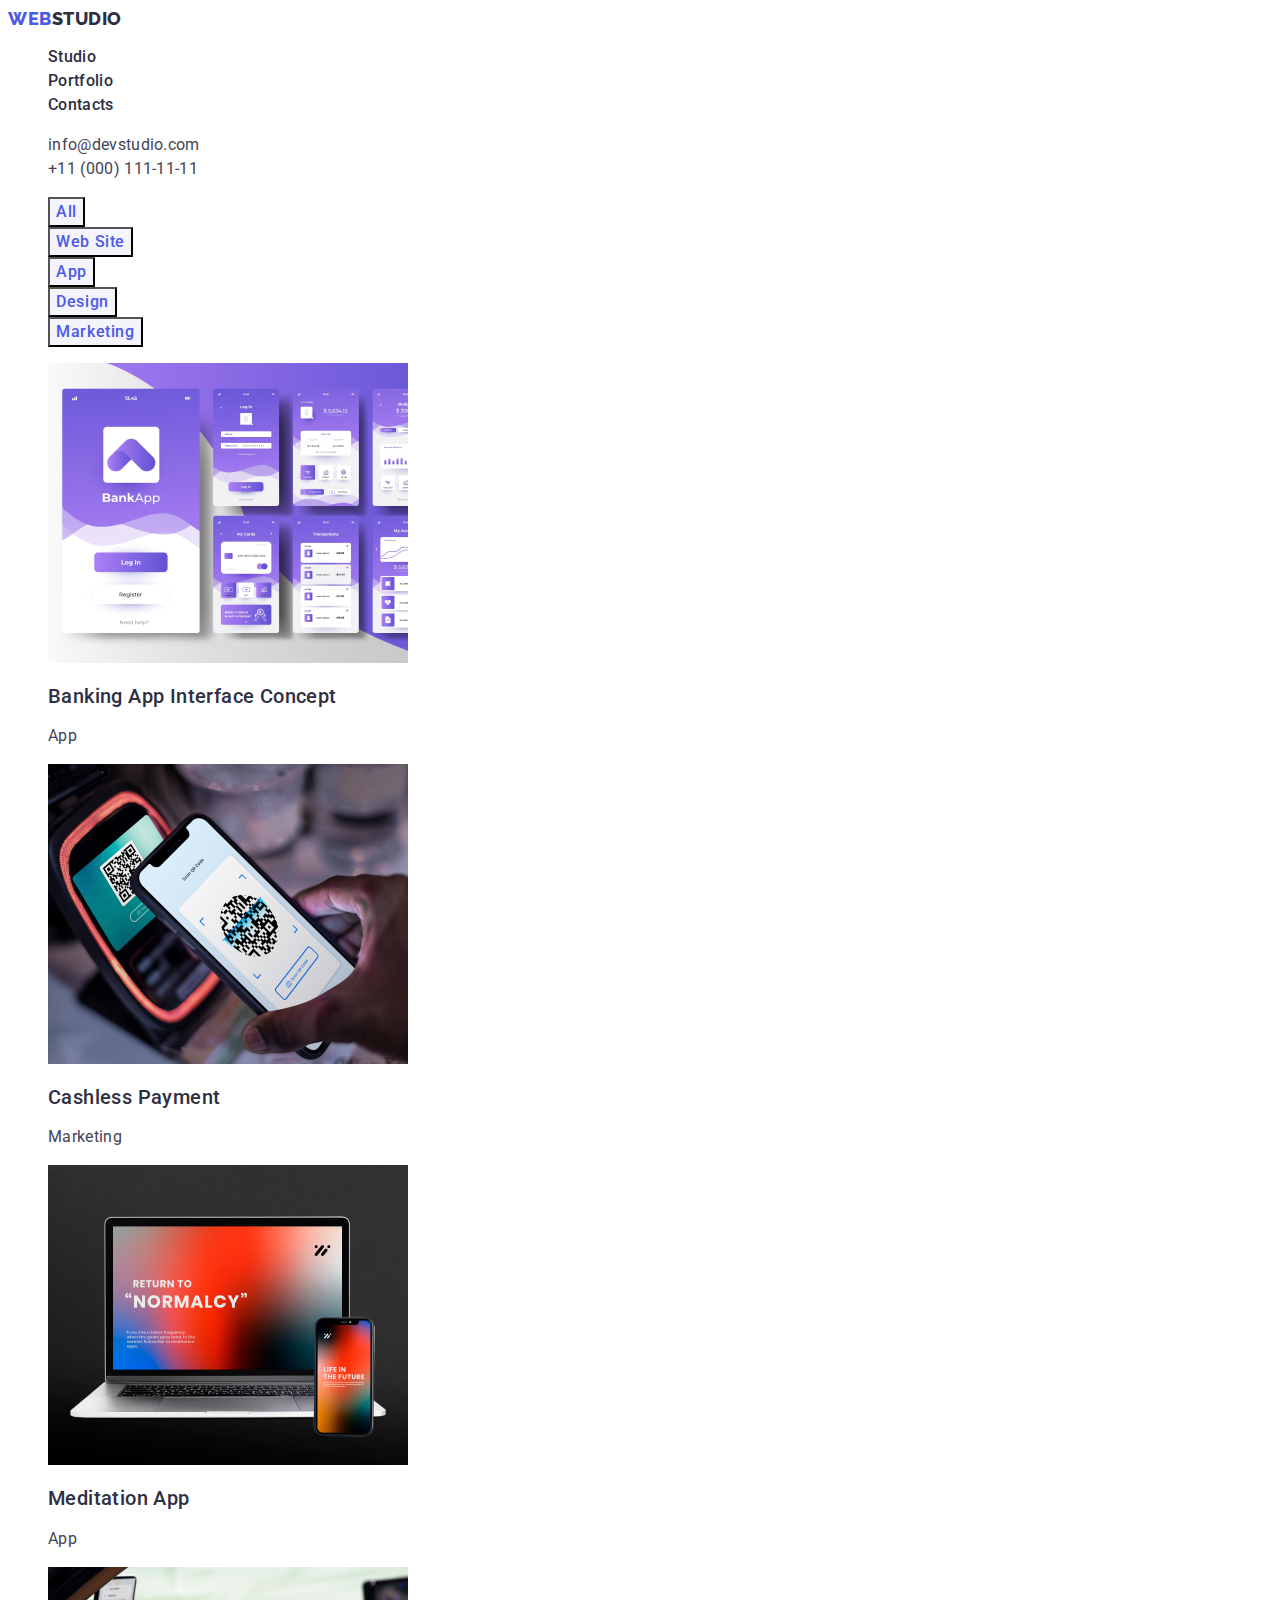
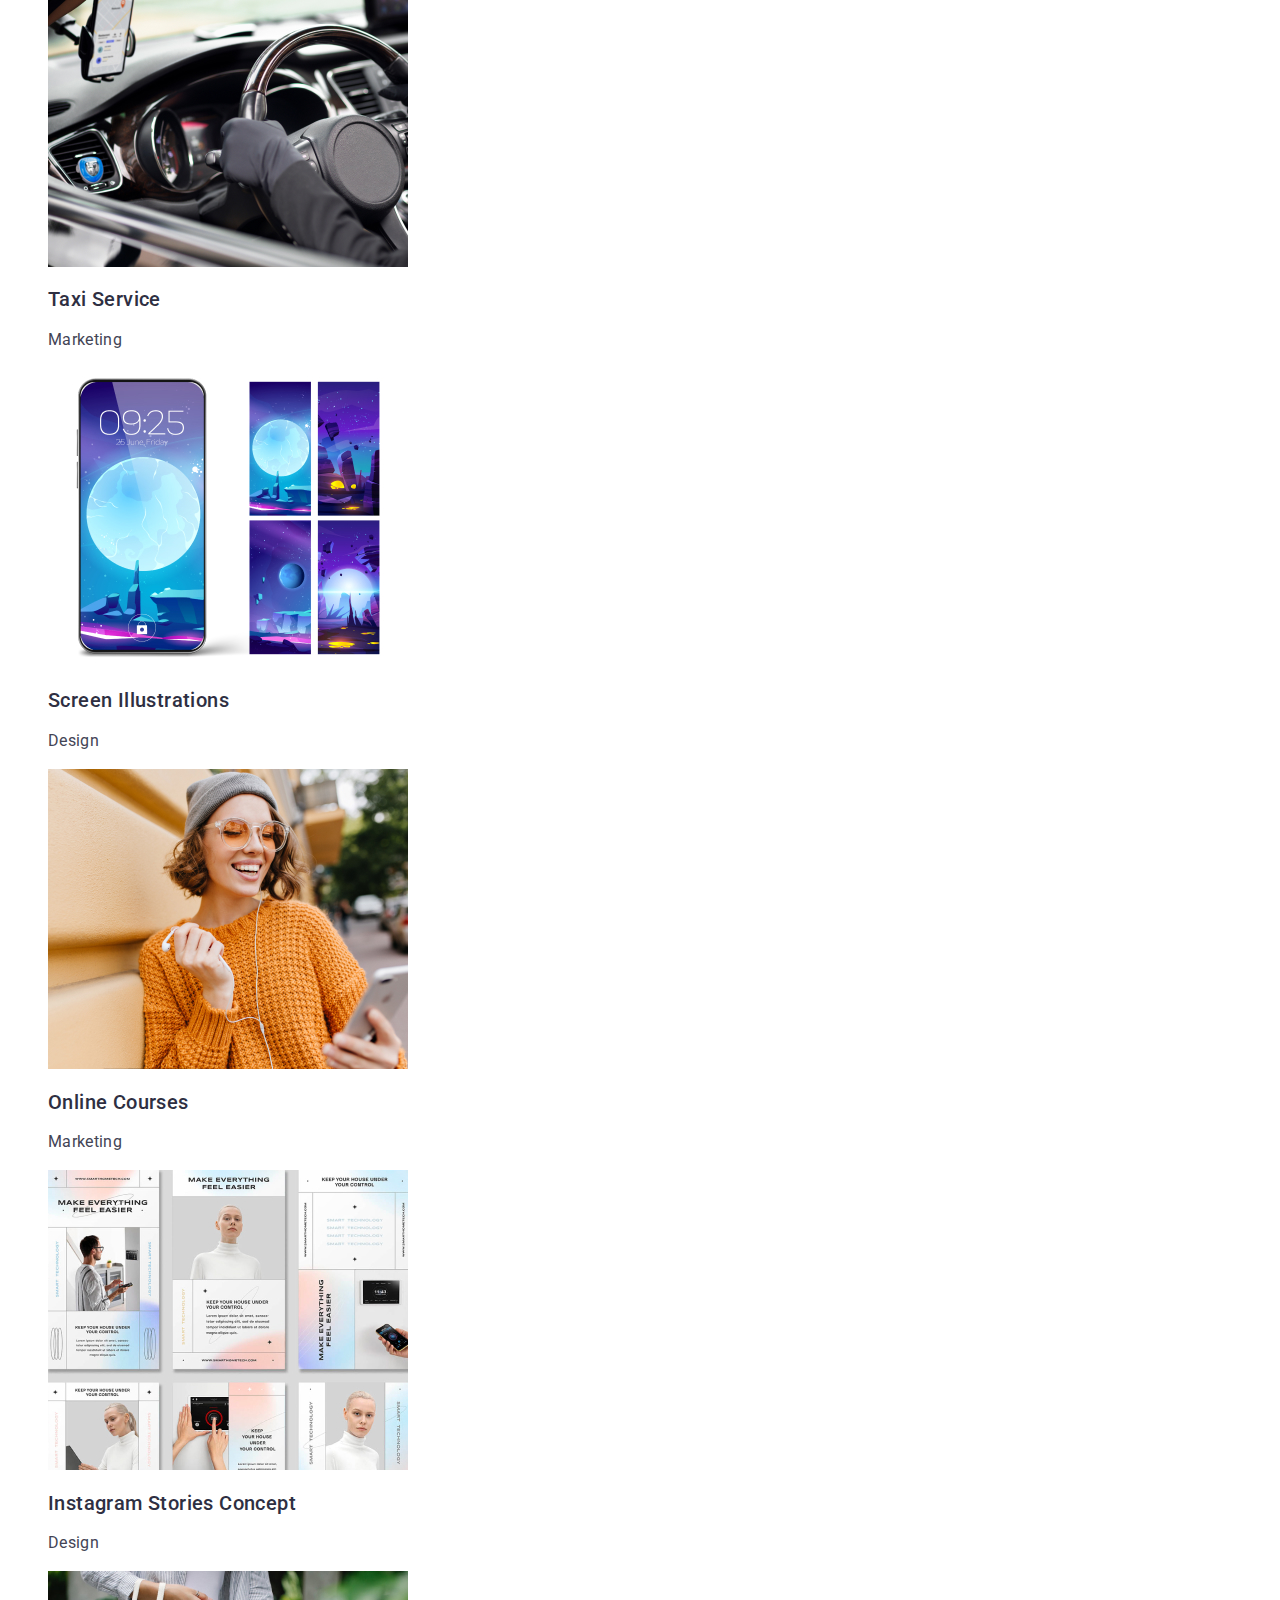
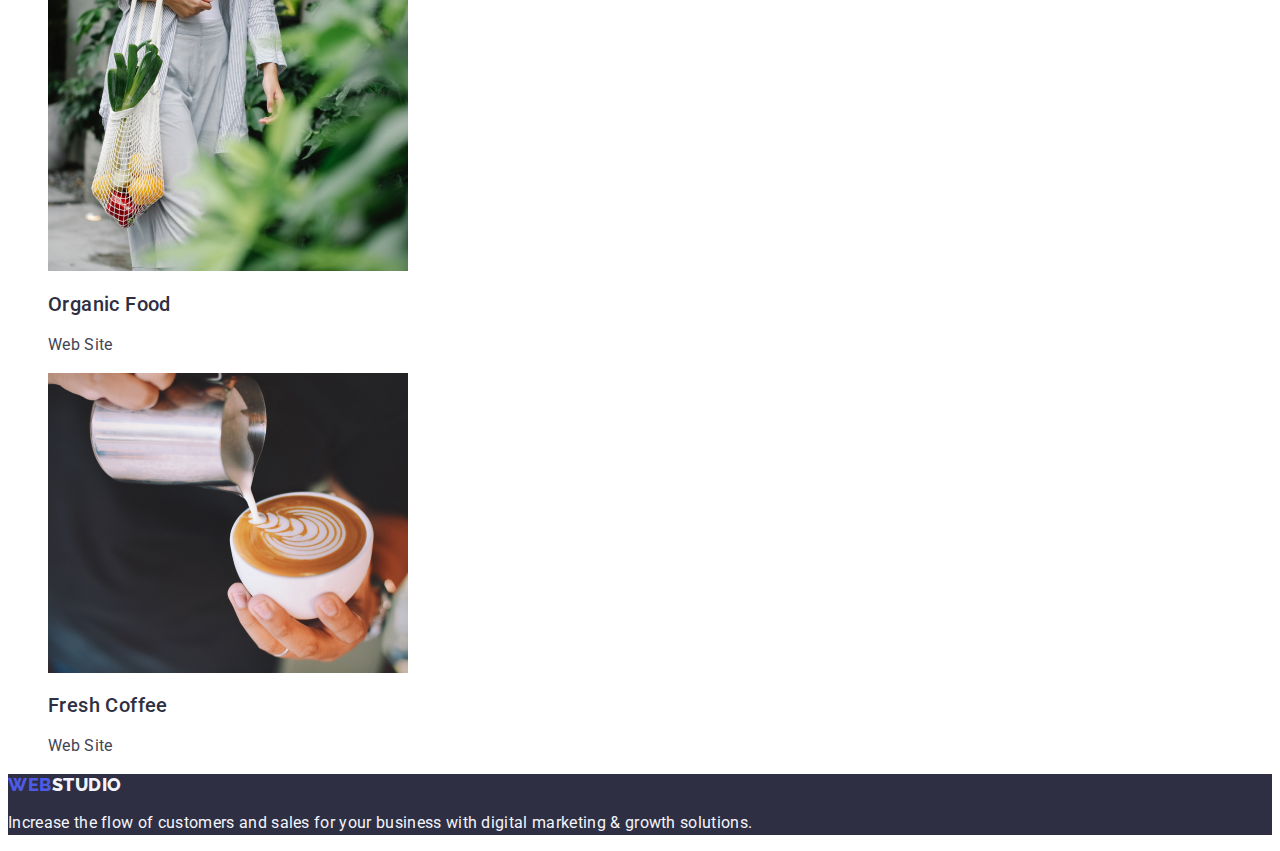
==== portfolio.html @ 80766106 "added previous files" ====
<!DOCTYPE html>
<html lang="en">
  <head>
    <meta charset="UTF-8" />
    <meta http-equiv="X-UA-Compatible" content="IE=edge" />
    <meta name="viewport" content="width=device-width, initial-scale=1.0" />
    <title>WebStudio</title>
    <link rel="preconnect" href="https://fonts.googleapis.com" />
    <link rel="preconnect" href="https://fonts.gstatic.com" crossorigin />
    <link
      href="https://fonts.googleapis.com/css2?family=Raleway:wght@800&family=Roboto:wght@400;500;700;900&display=swap"
      rel="stylesheet"
    />

    <link rel="stylesheet" href="./css/styles.css" />
  </head>
  <body>
    <header class="page-header">
      <nav class="page-nav">
        <a class="logo link" href="./index.html"
          >Web<span class="nav-logo">Studio</span></a
        >
        <ul class="menu list">
          <li class="menu-item">
            <a class="menu-link link" href="./index.html">Studio</a>
          </li>
          <li class="menu-item">
            <a class="menu-link link" href="./portfolio.html">Portfolio</a>
          </li>
          <li class="menu-item">
            <a class="menu-link link" href="">Contacts</a>
          </li>
        </ul>
      </nav>
      <address class="page-address">
        <ul class="address-list list">
          <li class="address-list-item">
            <a class="address-link link" href="mailto:info@devstudio.com"
              >info@devstudio.com</a
            >
          </li>
          <li class="address-list-item">
            <a class="address-link link" href="tel:+110001111111"
              >+11 (000) 111-11-11</a
            >
          </li>
        </ul>
      </address>
    </header>
    <main>
      <section class="filter-nav">
        <h1 class="filter-heading" hidden>Filter</h1>
        <ul class="filter-nav-list list">
          <li class="filter-nav-list-item">
            <button class="filter-nav-button" type="button">All</button>
          </li>
          <li class="filter-nav-list-item">
            <button class="filter-nav-button" type="button">Web Site</button>
          </li>
          <li class="filter-nav-list-item">
            <button class="filter-nav-button" type="button">App</button>
          </li>
          <li class="filter-nav-list-item">
            <button class="filter-nav-button" type="button">Design</button>
          </li>
          <li class="filter-nav-list-item">
            <button class="filter-nav-button" type="button">Marketing</button>
          </li>
        </ul>
        <ul class="filter-card-list list">
          <li class="filter-card-item">
            <a class="filter-card-link link">
              <img
                class="filter-card-image"
                src="./images/portfolio-page/banking-app.jpg"
                alt="banking app interface concept"
                width="360"
                height="300"
              />
              <h2 class="filter-card-heading">Banking App Interface Concept</h2>
              <p class="filter-card-text">App</p>
            </a>
          </li>
          <li class="filter-card-item">
            <a class="filter-card-link link">
              <img
                class="filter-card-image"
                src="./images/portfolio-page/cashless-payment.jpg"
                alt="cashless payment"
                width="360"
                height="300"
              />
              <h2 class="filter-card-heading">Cashless Payment</h2>
              <p class="filter-card-text">Marketing</p>
            </a>
          </li>
          <li class="filter-card-item">
            <a class="filter-card-link link">
              <img
                class="filter-card-image"
                src="./images/portfolio-page/medtiation-app.jpg"
                alt="meditation app"
                width="360"
                height="300"
              />
              <h2 class="filter-card-heading">Meditation App</h2>
              <p class="filter-card-text">App</p>
            </a>
          </li>
          <li class="filter-card-item">
            <a class="filter-card-link link">
              <img
                class="filter-card-image"
                src="./images/portfolio-page/taxi-service.jpg"
                alt="taxi service"
                width="360"
                height="300"
              />
              <h2 class="filter-card-heading">Taxi Service</h2>
              <p class="filter-card-text">Marketing</p>
            </a>
          </li>
          <li class="filter-card-item">
            <a class="filter-card-link link">
              <img
                src="./images/portfolio-page/screen-illustrations.jpg"
                alt="screen illustrations"
                width="360"
                height="300"
              />
              <h2 class="filter-card-heading">Screen Illustrations</h2>
              <p class="filter-card-text">Design</p>
            </a>
          </li>
          <li class="filter-card-item">
            <a class="filter-card-link link">
              <img
                class="filter-card-image"
                src="./images/portfolio-page/online-courses.jpg"
                alt="online courses"
                width="360"
                height="300"
              />
              <h2 class="filter-card-heading">Online Courses</h2>
              <p class="filter-card-text">Marketing</p>
            </a>
          </li>
          <li class="filter-card-item">
            <a class="filter-card-link link">
              <img
                class="filter-card-image"
                src="./images/portfolio-page/ig-stories-concept.jpg"
                alt="instagram stories concept"
                width="360"
                height="300"
              />
              <h2 class="filter-card-heading">Instagram Stories Concept</h2>
              <p class="filter-card-text">Design</p>
            </a>
          </li>
          <li class="filter-card-item">
            <a class="filter-card-link link">
              <img
                class="filter-card-image"
                src="./images/portfolio-page/organic-food.jpg"
                alt="organic food"
                width="360"
                height="300"
              />
              <h2 class="filter-card-heading">Organic Food</h2>
              <p class="filter-card-text">Web Site</p>
            </a>
          </li>
          <li class="filter-card-item">
            <a class="filter-card-link link">
              <img
                class="filter-card-image"
                src="./images/portfolio-page/fresh-coffee.jpg"
                alt="fresh coffee"
                width="360"
                height="300"
              />
              <h2 class="filter-card-heading">Fresh Coffee</h2>
              <p class="filter-card-text">Web Site</p>
            </a>
          </li>
        </ul>
      </section>
    </main>
    <footer class="page-footer">
      <a class="logo link" href="./index.html"
        >Web<span class="footer-logo">Studio</span></a
      >
      <p class="footer-text">
        Increase the flow of customers and sales for your business with digital
        marketing & growth solutions.
      </p>
    </footer>
  </body>
</html>
---- css/styles.css ----
:root {
  --slate-text-color: #434455;
  --navyblue-background-color: #2e2f42;
  --accent-color: #4d5ae5;
  --hover-accent-color: #404bbf;
  --white: #ffffff;
  --cloud-secondary-color: #f4f4fd;
}

body {
  font-family: "Roboto", sans-serif;
  color: var(--slate-text-color);
  background-color: var(--white);
}

button {
  cursor: pointer;
}

.link {
  text-decoration: none;
}

.list {
  list-style-type: none;
}

.logo {
  font-family: "Raleway", sans-serif;
  font-size: 18px;
  font-weight: 800;
  line-height: 1.17;
  letter-spacing: 0.54px;
  text-transform: uppercase;
  color: var(--accent-color);
}

.heading {
  font-size: 36px;
  line-height: 1.11;
  letter-spacing: 0.72px;
  text-transform: capitalize;
  text-align: center;
  color: var(--navyblue-background-color);
}

/* HEADER */
.page-header {
}
.page-nav {
}
.nav-logo {
  color: var(--navyblue-background-color);
}

.menu {
}

.menu-item {
}

.menu-link {
  font-size: 16px;
  font-weight: 500;
  line-height: 1.5;
  letter-spacing: 0.32px;
  color: var(--navyblue-background-color);
}

.menu-link:hover,
.menu-link:focus {
  color: var(--hover-accent-color);
}

.page-address {
  font-style: normal;
}
.address-list {
}
.address-list-item {
}
.address-link {
  font-size: 16px;
  font-weight: 400;
  line-height: 1.5;
  letter-spacing: 0.32px;
  color: var(--slate-text-color);
}

.address-link:hover,
.address-link:focus {
  color: var(--hover-accent-color);
}

/* HERO */

.hero {
  background-color: var(--navyblue-background-color);
}
.hero-heading {
  font-size: 56px;
  line-height: 1.07;
  letter-spacing: 1.12px;
  text-align: center;
  color: var(--white);
}
.hero-button {
  font-family: "Roboto", sans-serif;
  font-size: 16px;
  font-weight: 500;
  line-height: 1.5;
  letter-spacing: 0.64px;
  color: var(--white);
  background-color: var(--accent-color);
}

.hero-button:hover,
.hero-button:focus {
  background-color: var(--hover-accent-color);
}

/* ADVANTAGES */

.advantages {
}
.advantages-heading {
}
.advantages-list {
}
.advantages-item {
}

.advantages-subheading {
  font-size: 20px;
  font-weight: 500;
  line-height: 1.2;
  letter-spacing: 0.4px;
  color: var(--navyblue-background-color);
}

.advantages-text {
  font-size: 16px;
  line-height: 1.5;
  letter-spacing: 0.32px;
}

/* WHAT ARE WE DOING */

.what-we-do {
}

.what-we-do-list {
}
.what-we-do-item {
}
.what-we-do-image {
}

/* TEAM */

.team {
  background-color: var(--cloud-secondary-color);
}

.team-list {
}
.team-item {
  background-color: var(--white);
}
.team-item-image {
}
.team-name {
  font-size: 20px;
  font-weight: 500;
  line-height: 1.2;
  letter-spacing: 0.4px;
  color: var(--navyblue-background-color);
}
.team-profession {
  font-size: 16px;
  line-height: 1.5;
  letter-spacing: 0.32px;
}

/* FOOTER */

.page-footer {
  background-color: var(--navyblue-background-color);
}

.footer-logo {
  color: var(--cloud-secondary-color);
}

.footer-text {
  font-size: 16px;
  line-height: 1.5;
  letter-spacing: 0.32px;
  color: var(--cloud-secondary-color);
}

/* PORTFOLIO PAGE 

FILTER */
.filter-nav {
}
.filter-nav-list {
}
.filter-nav-list-item {
}
.filter-nav-button {
  font-family: "Roboto", sans-serif;
  font-size: 16px;
  font-weight: 500;
  line-height: 1.5;
  letter-spacing: 0.64px;
  color: var(--accent-color);
  background-color: var(--cloud-secondary-color);
}

.filter-nav-button:hover,
.filter-nav-button:focus {
  color: var(--white);
  background-color: var(--hover-accent-color);
}

/* FILTER CARDS */

.filter-card-list {
}

.filter-card-item {
}

.filter-card-link {
}

.filter-card-image {
}
.filter-card-heading {
  font-size: 20px;
  font-weight: 500;
  line-height: 1.2;
  letter-spacing: 0.4px;
  color: var(--navyblue-background-color);
}
.filter-card-text {
  font-size: 16px;
  line-height: 1.5;
  letter-spacing: 0.32px;
}
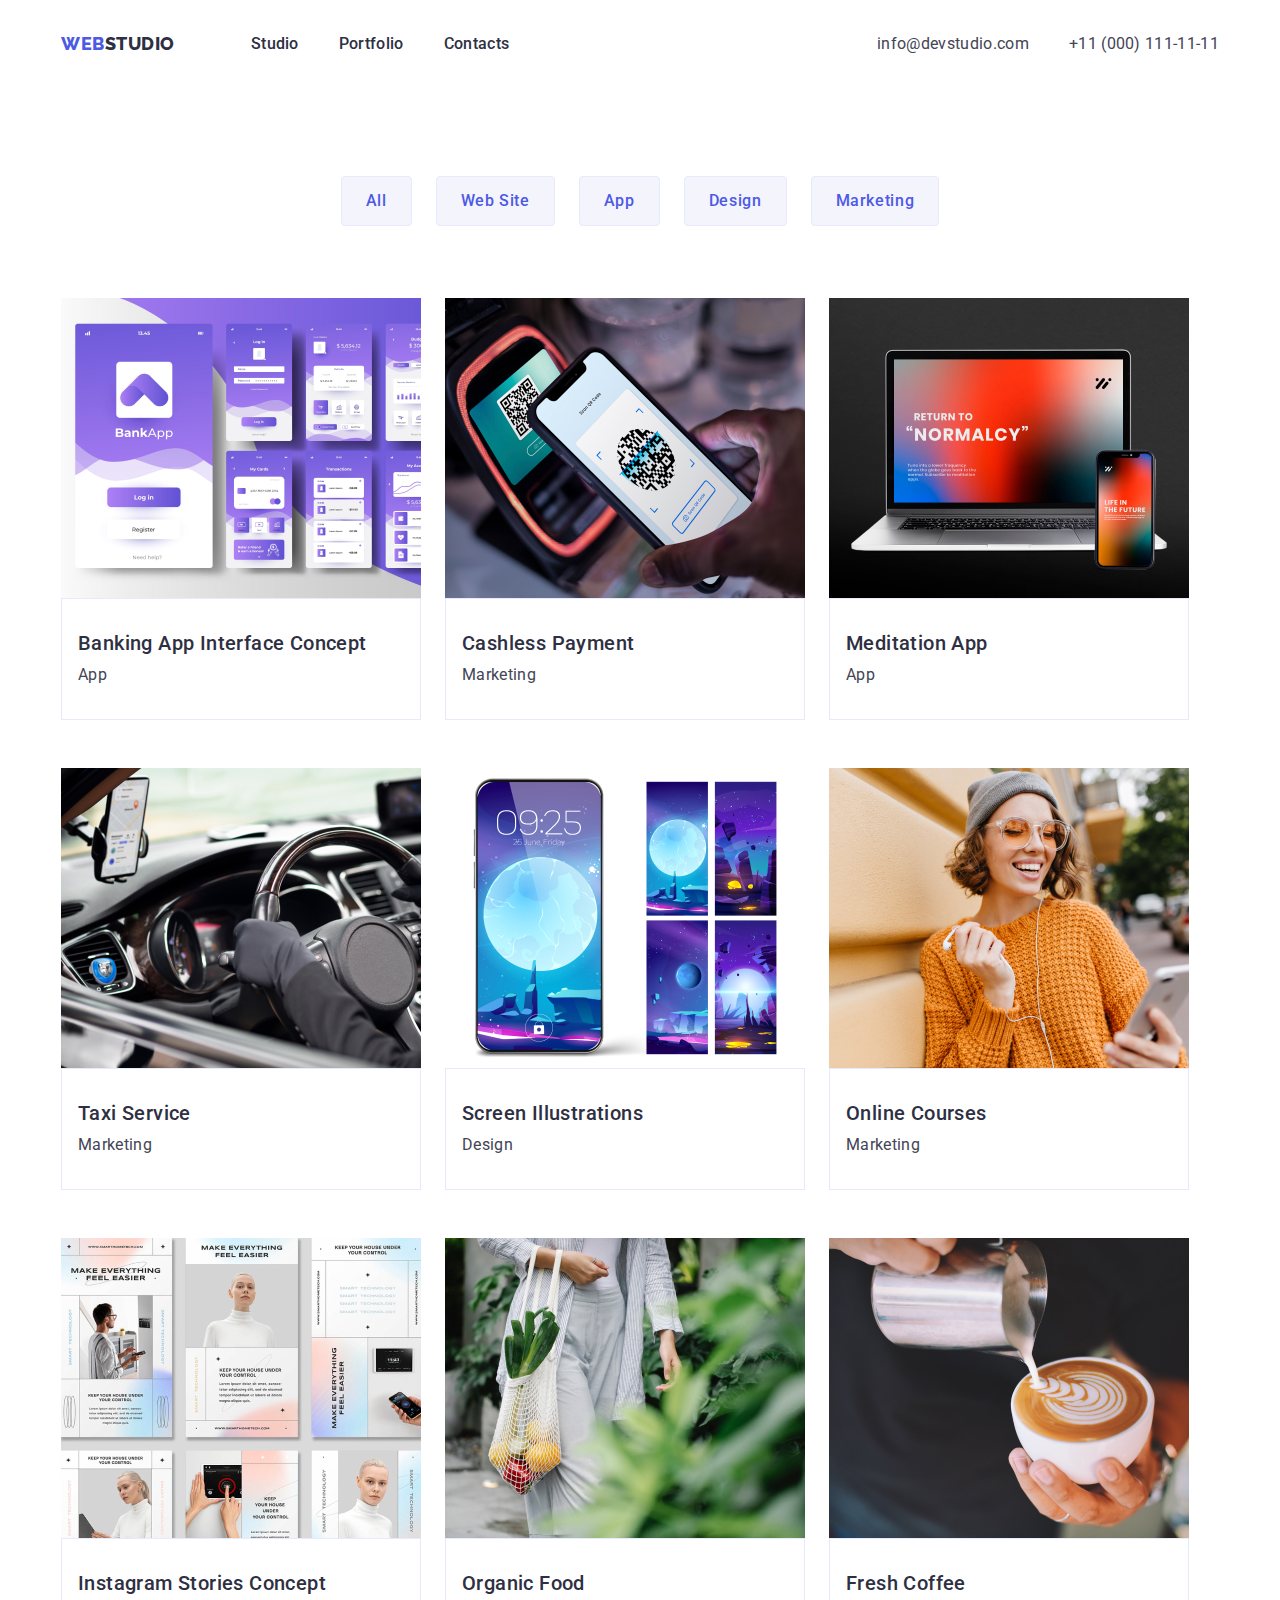
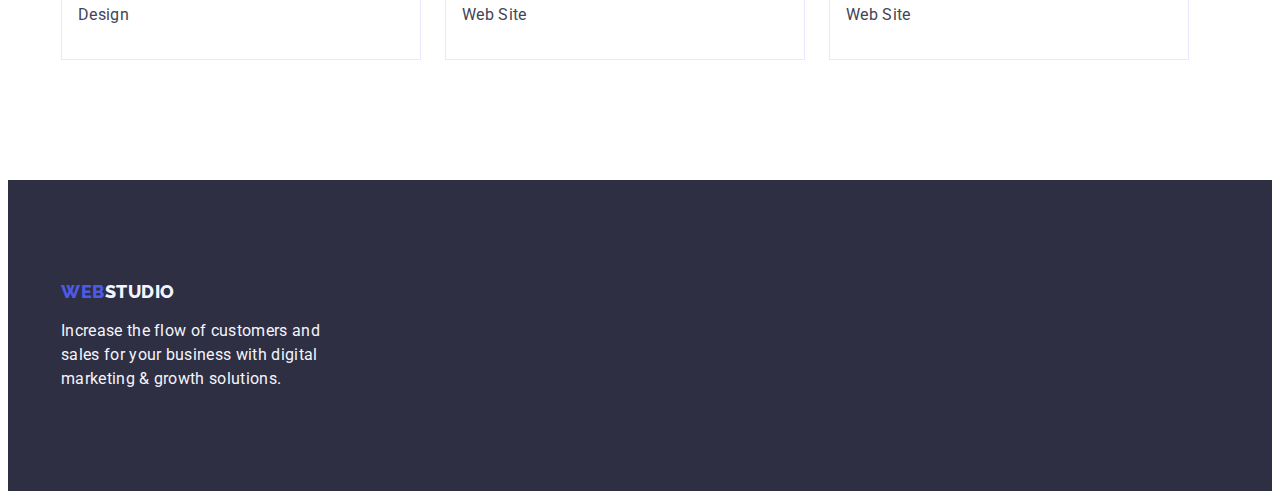
==== commit a0593629: "added flexes" ====
--- a/portfolio.html
+++ b/portfolio.html
@@ -11,190 +11,222 @@
       href="https://fonts.googleapis.com/css2?family=Raleway:wght@800&family=Roboto:wght@400;500;700;900&display=swap"
       rel="stylesheet"
     />
-
+    <link
+      rel="stylesheet"
+      href="https://cdnjs.cloudflare.com/ajax/libs/modern-normalize/2.0.0/modern-normalize.min.css"
+      integrity="sha512-4xo8blKMVCiXpTaLzQSLSw3KFOVPWhm/TRtuPVc4WG6kUgjH6J03IBuG7JZPkcWMxJ5huwaBpOpnwYElP/m6wg=="
+      crossorigin="anonymous"
+      referrerpolicy="no-referrer"
+    />
     <link rel="stylesheet" href="./css/styles.css" />
   </head>
   <body>
     <header class="page-header">
-      <nav class="page-nav">
-        <a class="logo link" href="./index.html"
-          >Web<span class="nav-logo">Studio</span></a
-        >
-        <ul class="menu list">
-          <li class="menu-item">
-            <a class="menu-link link" href="./index.html">Studio</a>
-          </li>
-          <li class="menu-item">
-            <a class="menu-link link" href="./portfolio.html">Portfolio</a>
-          </li>
-          <li class="menu-item">
-            <a class="menu-link link" href="">Contacts</a>
-          </li>
-        </ul>
-      </nav>
-      <address class="page-address">
-        <ul class="address-list list">
-          <li class="address-list-item">
-            <a class="address-link link" href="mailto:info@devstudio.com"
-              >info@devstudio.com</a
-            >
-          </li>
-          <li class="address-list-item">
-            <a class="address-link link" href="tel:+110001111111"
-              >+11 (000) 111-11-11</a
-            >
-          </li>
-        </ul>
-      </address>
+      <div class="page-header-container container">
+        <nav class="page-nav">
+          <a class="logo link" href="./index.html"
+            >Web<span class="nav-logo">Studio</span></a
+          >
+          <ul class="menu list">
+            <li class="menu-item">
+              <a class="menu-link link" href="./index.html">Studio</a>
+            </li>
+            <li class="menu-item">
+              <a class="menu-link link" href="./portfolio.html">Portfolio</a>
+            </li>
+            <li class="menu-item">
+              <a class="menu-link link" href="">Contacts</a>
+            </li>
+          </ul>
+        </nav>
+        <address class="page-address">
+          <ul class="address-list list">
+            <li class="address-list-item">
+              <a class="address-link link" href="mailto:info@devstudio.com"
+                >info@devstudio.com</a
+              >
+            </li>
+            <li class="address-list-item">
+              <a class="address-link link" href="tel:+110001111111"
+                >+11 (000) 111-11-11</a
+              >
+            </li>
+          </ul>
+        </address>
+      </div>
     </header>
     <main>
       <section class="filter-nav">
-        <h1 class="filter-heading" hidden>Filter</h1>
-        <ul class="filter-nav-list list">
-          <li class="filter-nav-list-item">
-            <button class="filter-nav-button" type="button">All</button>
-          </li>
-          <li class="filter-nav-list-item">
-            <button class="filter-nav-button" type="button">Web Site</button>
-          </li>
-          <li class="filter-nav-list-item">
-            <button class="filter-nav-button" type="button">App</button>
-          </li>
-          <li class="filter-nav-list-item">
-            <button class="filter-nav-button" type="button">Design</button>
-          </li>
-          <li class="filter-nav-list-item">
-            <button class="filter-nav-button" type="button">Marketing</button>
-          </li>
-        </ul>
-        <ul class="filter-card-list list">
-          <li class="filter-card-item">
-            <a class="filter-card-link link">
-              <img
-                class="filter-card-image"
-                src="./images/portfolio-page/banking-app.jpg"
-                alt="banking app interface concept"
-                width="360"
-                height="300"
-              />
-              <h2 class="filter-card-heading">Banking App Interface Concept</h2>
-              <p class="filter-card-text">App</p>
-            </a>
-          </li>
-          <li class="filter-card-item">
-            <a class="filter-card-link link">
-              <img
-                class="filter-card-image"
-                src="./images/portfolio-page/cashless-payment.jpg"
-                alt="cashless payment"
-                width="360"
-                height="300"
-              />
-              <h2 class="filter-card-heading">Cashless Payment</h2>
-              <p class="filter-card-text">Marketing</p>
-            </a>
-          </li>
-          <li class="filter-card-item">
-            <a class="filter-card-link link">
-              <img
-                class="filter-card-image"
-                src="./images/portfolio-page/medtiation-app.jpg"
-                alt="meditation app"
-                width="360"
-                height="300"
-              />
-              <h2 class="filter-card-heading">Meditation App</h2>
-              <p class="filter-card-text">App</p>
-            </a>
-          </li>
-          <li class="filter-card-item">
-            <a class="filter-card-link link">
-              <img
-                class="filter-card-image"
-                src="./images/portfolio-page/taxi-service.jpg"
-                alt="taxi service"
-                width="360"
-                height="300"
-              />
-              <h2 class="filter-card-heading">Taxi Service</h2>
-              <p class="filter-card-text">Marketing</p>
-            </a>
-          </li>
-          <li class="filter-card-item">
-            <a class="filter-card-link link">
-              <img
-                src="./images/portfolio-page/screen-illustrations.jpg"
-                alt="screen illustrations"
-                width="360"
-                height="300"
-              />
-              <h2 class="filter-card-heading">Screen Illustrations</h2>
-              <p class="filter-card-text">Design</p>
-            </a>
-          </li>
-          <li class="filter-card-item">
-            <a class="filter-card-link link">
-              <img
-                class="filter-card-image"
-                src="./images/portfolio-page/online-courses.jpg"
-                alt="online courses"
-                width="360"
-                height="300"
-              />
-              <h2 class="filter-card-heading">Online Courses</h2>
-              <p class="filter-card-text">Marketing</p>
-            </a>
-          </li>
-          <li class="filter-card-item">
-            <a class="filter-card-link link">
-              <img
-                class="filter-card-image"
-                src="./images/portfolio-page/ig-stories-concept.jpg"
-                alt="instagram stories concept"
-                width="360"
-                height="300"
-              />
-              <h2 class="filter-card-heading">Instagram Stories Concept</h2>
-              <p class="filter-card-text">Design</p>
-            </a>
-          </li>
-          <li class="filter-card-item">
-            <a class="filter-card-link link">
-              <img
-                class="filter-card-image"
-                src="./images/portfolio-page/organic-food.jpg"
-                alt="organic food"
-                width="360"
-                height="300"
-              />
-              <h2 class="filter-card-heading">Organic Food</h2>
-              <p class="filter-card-text">Web Site</p>
-            </a>
-          </li>
-          <li class="filter-card-item">
-            <a class="filter-card-link link">
-              <img
-                class="filter-card-image"
-                src="./images/portfolio-page/fresh-coffee.jpg"
-                alt="fresh coffee"
-                width="360"
-                height="300"
-              />
-              <h2 class="filter-card-heading">Fresh Coffee</h2>
-              <p class="filter-card-text">Web Site</p>
-            </a>
-          </li>
-        </ul>
+        <div class="container">
+          <h1 class="filter-heading visually-hidden">Filter</h1>
+          <ul class="filter-nav-list list">
+            <li class="filter-nav-list-item">
+              <button class="filter-nav-button" type="button">All</button>
+            </li>
+            <li class="filter-nav-list-item">
+              <button class="filter-nav-button" type="button">Web Site</button>
+            </li>
+            <li class="filter-nav-list-item">
+              <button class="filter-nav-button" type="button">App</button>
+            </li>
+            <li class="filter-nav-list-item">
+              <button class="filter-nav-button" type="button">Design</button>
+            </li>
+            <li class="filter-nav-list-item">
+              <button class="filter-nav-button" type="button">Marketing</button>
+            </li>
+          </ul>
+          <ul class="filter-card-list list">
+            <li class="filter-card-item">
+              <a class="filter-card-link link">
+                <img
+                  class="filter-card-image"
+                  src="./images/portfolio-page/banking-app.jpg"
+                  alt="banking app interface concept"
+                  width="360"
+                  height="300"
+                />
+                <div class="filter-card-info">
+                  <h2 class="filter-card-heading">
+                    Banking App Interface Concept
+                  </h2>
+                  <p class="filter-card-text">App</p>
+                </div>
+              </a>
+            </li>
+            <li class="filter-card-item">
+              <a class="filter-card-link link">
+                <img
+                  class="filter-card-image"
+                  src="./images/portfolio-page/cashless-payment.jpg"
+                  alt="cashless payment"
+                  width="360"
+                  height="300"
+                />
+                <div class="filter-card-info">
+                  <h2 class="filter-card-heading">Cashless Payment</h2>
+                  <p class="filter-card-text">Marketing</p>
+                </div>
+              </a>
+            </li>
+            <li class="filter-card-item">
+              <a class="filter-card-link link">
+                <img
+                  class="filter-card-image"
+                  src="./images/portfolio-page/medtiation-app.jpg"
+                  alt="meditation app"
+                  width="360"
+                  height="300"
+                />
+                <div class="filter-card-info">
+                  <h2 class="filter-card-heading">Meditation App</h2>
+                  <p class="filter-card-text">App</p>
+                </div>
+              </a>
+            </li>
+            <li class="filter-card-item">
+              <a class="filter-card-link link">
+                <img
+                  class="filter-card-image"
+                  src="./images/portfolio-page/taxi-service.jpg"
+                  alt="taxi service"
+                  width="360"
+                  height="300"
+                />
+                <div class="filter-card-info">
+                  <h2 class="filter-card-heading">Taxi Service</h2>
+                  <p class="filter-card-text">Marketing</p>
+                </div>
+              </a>
+            </li>
+            <li class="filter-card-item">
+              <a class="filter-card-link link">
+                <img
+                  src="./images/portfolio-page/screen-illustrations.jpg"
+                  alt="screen illustrations"
+                  width="360"
+                  height="300"
+                />
+                <div class="filter-card-info">
+                  <h2 class="filter-card-heading">Screen Illustrations</h2>
+                  <p class="filter-card-text">Design</p>
+                </div>
+              </a>
+            </li>
+            <li class="filter-card-item">
+              <a class="filter-card-link link">
+                <img
+                  class="filter-card-image"
+                  src="./images/portfolio-page/online-courses.jpg"
+                  alt="online courses"
+                  width="360"
+                  height="300"
+                />
+                <div class="filter-card-info">
+                  <h2 class="filter-card-heading">Online Courses</h2>
+                  <p class="filter-card-text">Marketing</p>
+                </div>
+              </a>
+            </li>
+            <li class="filter-card-item">
+              <a class="filter-card-link link">
+                <img
+                  class="filter-card-image"
+                  src="./images/portfolio-page/ig-stories-concept.jpg"
+                  alt="instagram stories concept"
+                  width="360"
+                  height="300"
+                />
+                <div class="filter-card-info">
+                  <h2 class="filter-card-heading">Instagram Stories Concept</h2>
+                  <p class="filter-card-text">Design</p>
+                </div>
+              </a>
+            </li>
+            <li class="filter-card-item">
+              <a class="filter-card-link link">
+                <img
+                  class="filter-card-image"
+                  src="./images/portfolio-page/organic-food.jpg"
+                  alt="organic food"
+                  width="360"
+                  height="300"
+                />
+                <div class="filter-card-info">
+                  <h2 class="filter-card-heading">Organic Food</h2>
+                  <p class="filter-card-text">Web Site</p>
+                </div>
+              </a>
+            </li>
+            <li class="filter-card-item">
+              <a class="filter-card-link link">
+                <img
+                  class="filter-card-image"
+                  src="./images/portfolio-page/fresh-coffee.jpg"
+                  alt="fresh coffee"
+                  width="360"
+                  height="300"
+                />
+                <div class="filter-card-info">
+                  <h2 class="filter-card-heading">Fresh Coffee</h2>
+                  <p class="filter-card-text">Web Site</p>
+                </div>
+              </a>
+            </li>
+          </ul>
+        </div>
       </section>
     </main>
     <footer class="page-footer">
-      <a class="logo link" href="./index.html"
-        >Web<span class="footer-logo">Studio</span></a
-      >
-      <p class="footer-text">
-        Increase the flow of customers and sales for your business with digital
-        marketing & growth solutions.
-      </p>
+      <div class="container">
+        <a class="logo link" href="./index.html"
+          >Web<span class="footer-logo">Studio</span></a
+        >
+        <p class="footer-text">
+          Increase the flow of customers and sales for your business with
+          digital marketing & growth solutions.
+        </p>
+      </div>
     </footer>
   </body>
 </html>
--- a/css/styles.css
+++ b/css/styles.css
@@ -15,6 +15,28 @@
 
 button {
   cursor: pointer;
+}
+
+h1,
+h2,
+h3,
+h4,
+h5,
+h6,
+p {
+  margin-top: 0;
+  margin-bottom: 0;
+}
+
+ul,
+ol {
+  margin-top: 0;
+  margin-bottom: 0;
+  padding-left: 0;
+}
+
+img {
+  display: block;
 }
 
 .link {
@@ -42,21 +64,60 @@
   text-transform: capitalize;
   text-align: center;
   color: var(--navyblue-background-color);
+  margin-bottom: 72px;
+}
+
+.section {
+  padding-top: 120px;
+  padding-bottom: 120px;
+}
+
+.container {
+  max-width: 1158px;
+  padding-left: 15px;
+  padding-right: 15px;
+  margin: 0 auto;
+}
+
+.visually-hidden {
+  position: absolute;
+  width: 1px;
+  height: 1px;
+  margin: -1px;
+  border: 0;
+  padding: 0;
+  white-space: nowrap;
+  clip-path: inset(100%);
+  clip: rect(0 0 0 0);
+  overflow: hidden;
 }
 
 /* HEADER */
 .page-header {
+  padding-top: 24px;
+  padding-bottom: 24px;
+}
+.page-header-container {
+  display: flex;
+  justify-content: space-between;
+  align-items: center;
 }
 .page-nav {
+  display: flex;
+  align-items: center;
 }
 .nav-logo {
   color: var(--navyblue-background-color);
 }
 
 .menu {
+  display: flex;
+  gap: 40px;
+  margin-left: 76px;
 }
 
 .menu-item {
+  flex-basis: calc((100% - 2 * 40) / 3);
 }
 
 .menu-link {
@@ -76,8 +137,11 @@
   font-style: normal;
 }
 .address-list {
+  display: flex;
+  gap: 40px;
 }
 .address-list-item {
+  flex-basis: calc((100% - 40) / 2);
 }
 .address-link {
   font-size: 16px;
@@ -97,12 +161,20 @@
 .hero {
   background-color: var(--navyblue-background-color);
 }
+
+.hero-container {
+  padding-top: 188px;
+  padding-bottom: 188px;
+  text-align: center;
+}
+
 .hero-heading {
   font-size: 56px;
   line-height: 1.07;
   letter-spacing: 1.12px;
   text-align: center;
   color: var(--white);
+  margin-bottom: 48px;
 }
 .hero-button {
   font-family: "Roboto", sans-serif;
@@ -112,6 +184,9 @@
   letter-spacing: 0.64px;
   color: var(--white);
   background-color: var(--accent-color);
+  padding: 16px 32px;
+  border-radius: 4px;
+  border: transparent;
 }
 
 .hero-button:hover,
@@ -122,12 +197,17 @@
 /* ADVANTAGES */
 
 .advantages {
+  padding-top: 120px;
+  padding-bottom: 60px;
 }
 .advantages-heading {
 }
 .advantages-list {
+  display: flex;
+  gap: 24px;
 }
 .advantages-item {
+  flex-basis: calc((100% - 3 * 24) / 4);
 }
 
 .advantages-subheading {
@@ -136,6 +216,7 @@
   line-height: 1.2;
   letter-spacing: 0.4px;
   color: var(--navyblue-background-color);
+  padding-bottom: 8px;
 }
 
 .advantages-text {
@@ -147,11 +228,15 @@
 /* WHAT ARE WE DOING */
 
 .what-we-do {
+  padding-top: 60px;
 }
 
 .what-we-do-list {
+  display: flex;
+  gap: 24px;
 }
 .what-we-do-item {
+  flex-basis: calc((100% - 2 * 24) / 3);
 }
 .what-we-do-image {
 }
@@ -163,18 +248,30 @@
 }
 
 .team-list {
+  display: flex;
+  gap: 24px;
 }
 .team-item {
+  flex-basis: calc((100% - 3 * 24) / 4);
+}
+.team-item-image {
+}
+
+.team-info {
+  padding-top: 32px;
+  padding-bottom: 32px;
+  text-align: center;
   background-color: var(--white);
-}
-.team-item-image {
-}
+  border-radius: 0px 0px 4px 4px;
+}
+
 .team-name {
   font-size: 20px;
   font-weight: 500;
   line-height: 1.2;
   letter-spacing: 0.4px;
   color: var(--navyblue-background-color);
+  margin-bottom: 8px;
 }
 .team-profession {
   font-size: 16px;
@@ -186,6 +283,8 @@
 
 .page-footer {
   background-color: var(--navyblue-background-color);
+  padding-top: 101px;
+  padding-bottom: 100px;
 }
 
 .footer-logo {
@@ -193,20 +292,29 @@
 }
 
 .footer-text {
+  margin-top: 17px;
   font-size: 16px;
   line-height: 1.5;
   letter-spacing: 0.32px;
   color: var(--cloud-secondary-color);
+  max-width: 264px;
 }
 
 /* PORTFOLIO PAGE 
 
 FILTER */
 .filter-nav {
+  padding-top: 96px;
+  padding-bottom: 120px;
 }
 .filter-nav-list {
+  display: flex;
+  justify-content: center;
+  gap: 24px;
+  margin-bottom: 72px;
 }
 .filter-nav-list-item {
+  flex-basis: calc((100% - 4 * 24) / 5);
 }
 .filter-nav-button {
   font-family: "Roboto", sans-serif;
@@ -216,6 +324,9 @@
   letter-spacing: 0.64px;
   color: var(--accent-color);
   background-color: var(--cloud-secondary-color);
+  padding: 12px 24px;
+  border-radius: 4px;
+  border: 1px solid #e7e9fc;
 }
 
 .filter-nav-button:hover,
@@ -227,9 +338,14 @@
 /* FILTER CARDS */
 
 .filter-card-list {
+  display: flex;
+  column-gap: 24px;
+  row-gap: 48px;
+  flex-wrap: wrap;
 }
 
 .filter-card-item {
+  flex-basis: calc((100% - 2 * 24) / 3);
 }
 
 .filter-card-link {
@@ -237,12 +353,21 @@
 
 .filter-card-image {
 }
+
+.filter-card-info {
+  padding-top: 32px;
+  padding-bottom: 32px;
+  padding-left: 16px;
+  border: 1px solid #e7e9fc;
+}
+
 .filter-card-heading {
   font-size: 20px;
   font-weight: 500;
   line-height: 1.2;
   letter-spacing: 0.4px;
   color: var(--navyblue-background-color);
+  margin-bottom: 8px;
 }
 .filter-card-text {
   font-size: 16px;
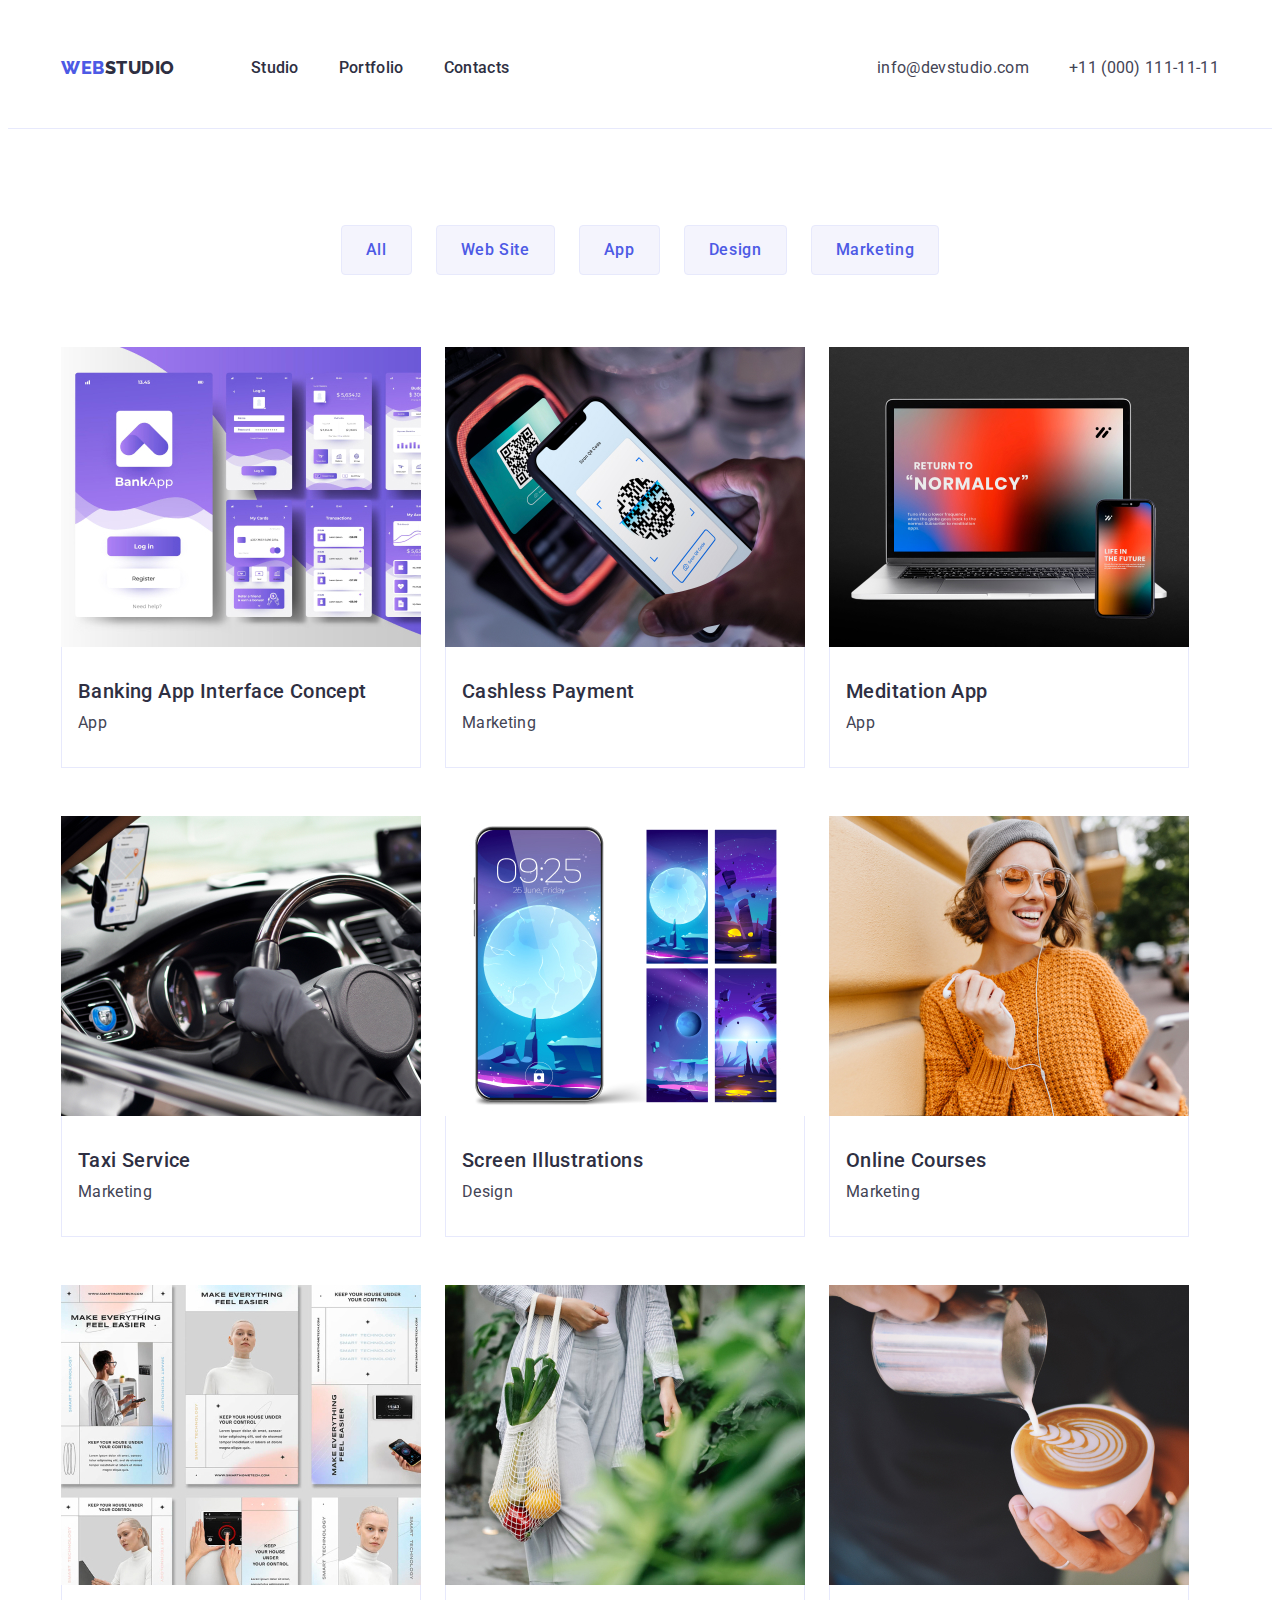
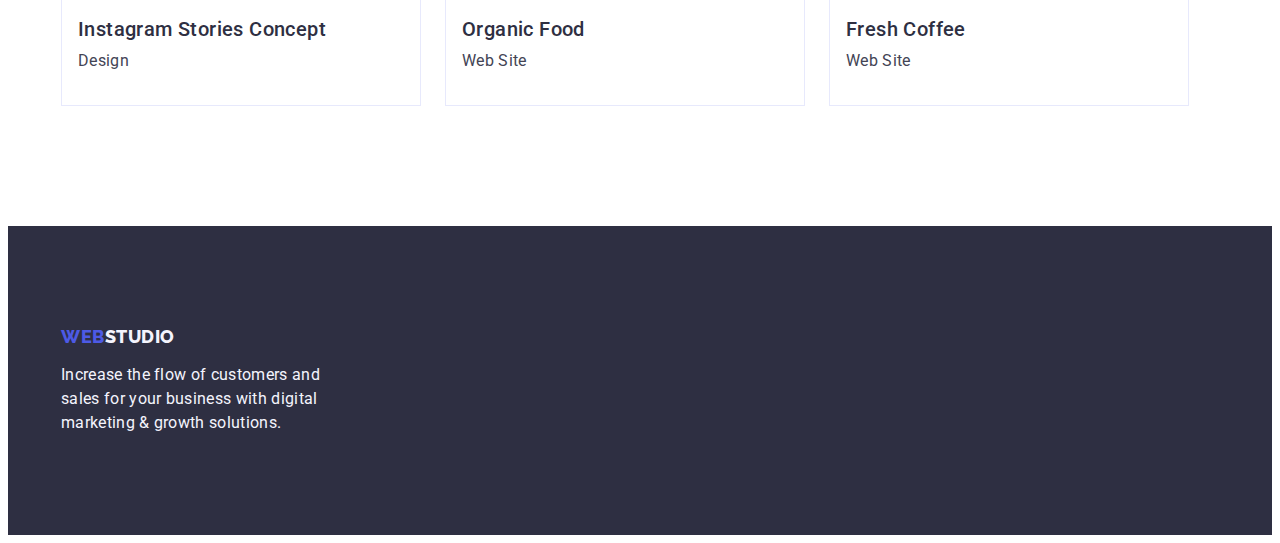
==== commit 4a6f4f9a: "changed css according to requirements" ====
--- a/portfolio.html
+++ b/portfolio.html
@@ -219,7 +219,7 @@
     </main>
     <footer class="page-footer">
       <div class="container">
-        <a class="logo link" href="./index.html"
+        <a class="footer-logo-link logo link" href="./index.html"
           >Web<span class="footer-logo">Studio</span></a
         >
         <p class="footer-text">
--- a/css/styles.css
+++ b/css/styles.css
@@ -96,6 +96,7 @@
 .page-header {
   padding-top: 24px;
   padding-bottom: 24px;
+  border-bottom: 1px solid #e7e9fc;
 }
 .page-header-container {
   display: flex;
@@ -108,12 +109,13 @@
 }
 .nav-logo {
   color: var(--navyblue-background-color);
+  margin-right: 76px;
 }
 
 .menu {
   display: flex;
   gap: 40px;
-  margin-left: 76px;
+  padding: 24px 0;
 }
 
 .menu-item {
@@ -160,22 +162,20 @@
 
 .hero {
   background-color: var(--navyblue-background-color);
-}
-
-.hero-container {
   padding-top: 188px;
   padding-bottom: 188px;
-  text-align: center;
 }
 
 .hero-heading {
   font-size: 56px;
   line-height: 1.07;
   letter-spacing: 1.12px;
-  text-align: center;
   color: var(--white);
   margin-bottom: 48px;
-}
+  max-width: 496px;
+  text-align: center;
+}
+
 .hero-button {
   font-family: "Roboto", sans-serif;
   font-size: 16px;
@@ -184,9 +184,12 @@
   letter-spacing: 0.64px;
   color: var(--white);
   background-color: var(--accent-color);
+  display: block;
   padding: 16px 32px;
+  margin: 0 auto;
   border-radius: 4px;
   border: transparent;
+  min-width: 169px;
 }
 
 .hero-button:hover,
@@ -198,7 +201,7 @@
 
 .advantages {
   padding-top: 120px;
-  padding-bottom: 60px;
+  padding-bottom: 120px;
 }
 .advantages-heading {
 }
@@ -207,7 +210,7 @@
   gap: 24px;
 }
 .advantages-item {
-  flex-basis: calc((100% - 3 * 24) / 4);
+  flex-basis: calc((100% - 3 * 24px) / 4);
 }
 
 .advantages-subheading {
@@ -216,7 +219,7 @@
   line-height: 1.2;
   letter-spacing: 0.4px;
   color: var(--navyblue-background-color);
-  padding-bottom: 8px;
+  margin-bottom: 8px;
 }
 
 .advantages-text {
@@ -253,6 +256,7 @@
 }
 .team-item {
   flex-basis: calc((100% - 3 * 24) / 4);
+  border-radius: 0px 0px 4px 4px;
 }
 .team-item-image {
 }
@@ -262,7 +266,6 @@
   padding-bottom: 32px;
   text-align: center;
   background-color: var(--white);
-  border-radius: 0px 0px 4px 4px;
 }
 
 .team-name {
@@ -283,8 +286,13 @@
 
 .page-footer {
   background-color: var(--navyblue-background-color);
-  padding-top: 101px;
+  padding-top: 100px;
   padding-bottom: 100px;
+}
+
+.footer-logo-link {
+  display: inline-block;
+  margin-bottom: 16px;
 }
 
 .footer-logo {
@@ -292,7 +300,6 @@
 }
 
 .footer-text {
-  margin-top: 17px;
   font-size: 16px;
   line-height: 1.5;
   letter-spacing: 0.32px;
@@ -333,6 +340,7 @@
 .filter-nav-button:focus {
   color: var(--white);
   background-color: var(--hover-accent-color);
+  border: 1px solid transparent;
 }
 
 /* FILTER CARDS */
@@ -355,10 +363,9 @@
 }
 
 .filter-card-info {
-  padding-top: 32px;
-  padding-bottom: 32px;
-  padding-left: 16px;
+  padding: 32px 16px;
   border: 1px solid #e7e9fc;
+  border-top: none;
 }
 
 .filter-card-heading {
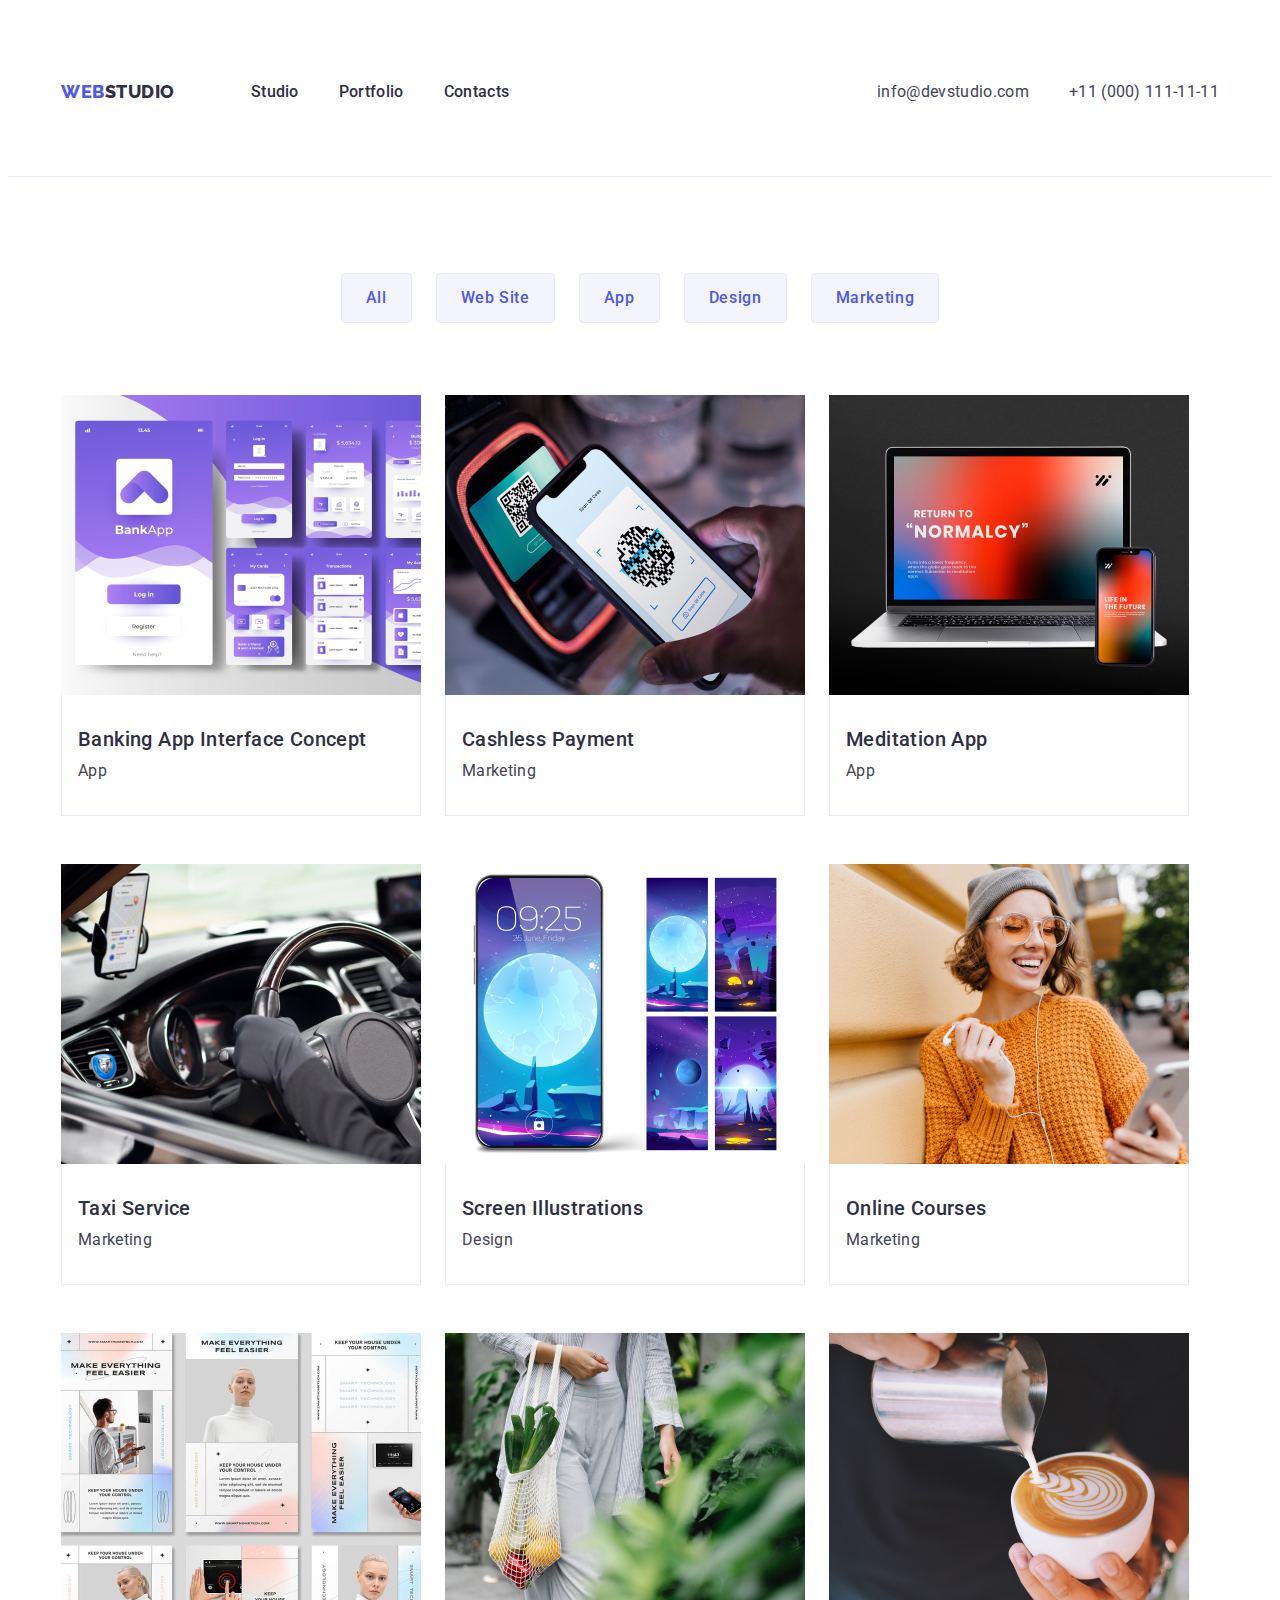
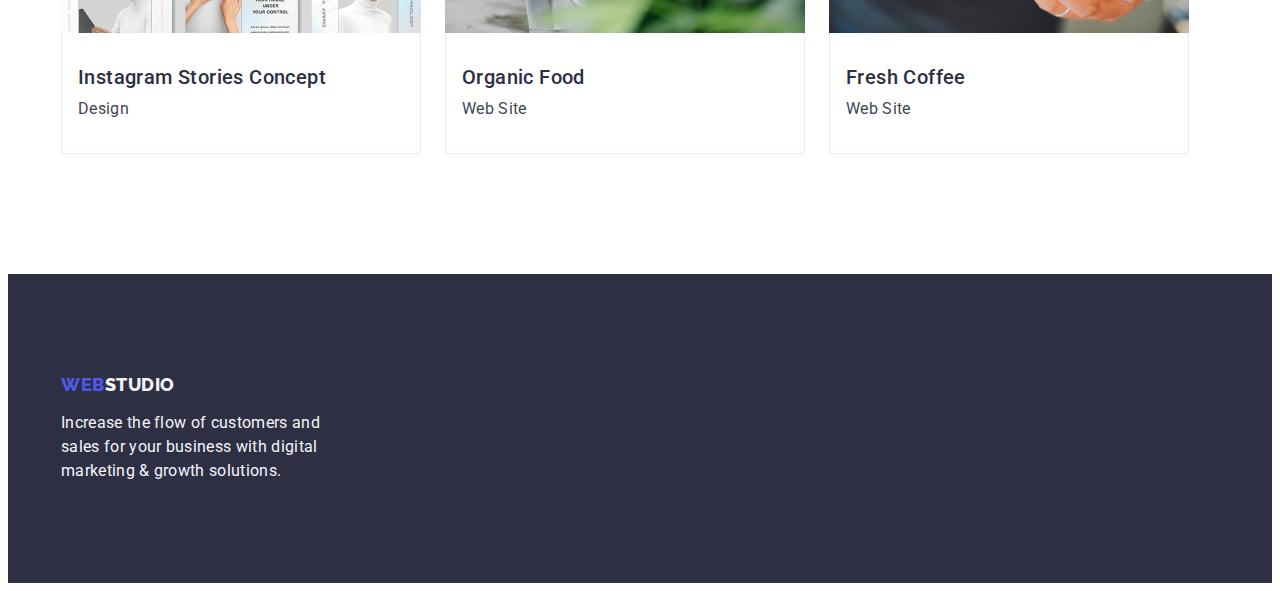
==== commit 8669c45a: "fixed mistakes" ====
--- a/portfolio.html
+++ b/portfolio.html
@@ -24,7 +24,7 @@
     <header class="page-header">
       <div class="page-header-container container">
         <nav class="page-nav">
-          <a class="logo link" href="./index.html"
+          <a class="header-logo-link logo link" href="./index.html"
             >Web<span class="nav-logo">Studio</span></a
           >
           <ul class="menu list">
--- a/css/styles.css
+++ b/css/styles.css
@@ -94,28 +94,32 @@
 
 /* HEADER */
 .page-header {
-  padding-top: 24px;
-  padding-bottom: 24px;
+  padding: 24px 0;
   border-bottom: 1px solid #e7e9fc;
 }
 .page-header-container {
   display: flex;
   justify-content: space-between;
   align-items: center;
+  padding: 24px 0;
 }
 .page-nav {
   display: flex;
   align-items: center;
-}
+  padding: 24px 0;
+}
+
+.header-logo-link {
+  margin-right: 76px;
+}
+
 .nav-logo {
   color: var(--navyblue-background-color);
-  margin-right: 76px;
 }
 
 .menu {
   display: flex;
   gap: 40px;
-  padding: 24px 0;
 }
 
 .menu-item {
@@ -164,6 +168,7 @@
   background-color: var(--navyblue-background-color);
   padding-top: 188px;
   padding-bottom: 188px;
+  text-align: center;
 }
 
 .hero-heading {
@@ -173,7 +178,6 @@
   color: var(--white);
   margin-bottom: 48px;
   max-width: 496px;
-  text-align: center;
 }
 
 .hero-button {
